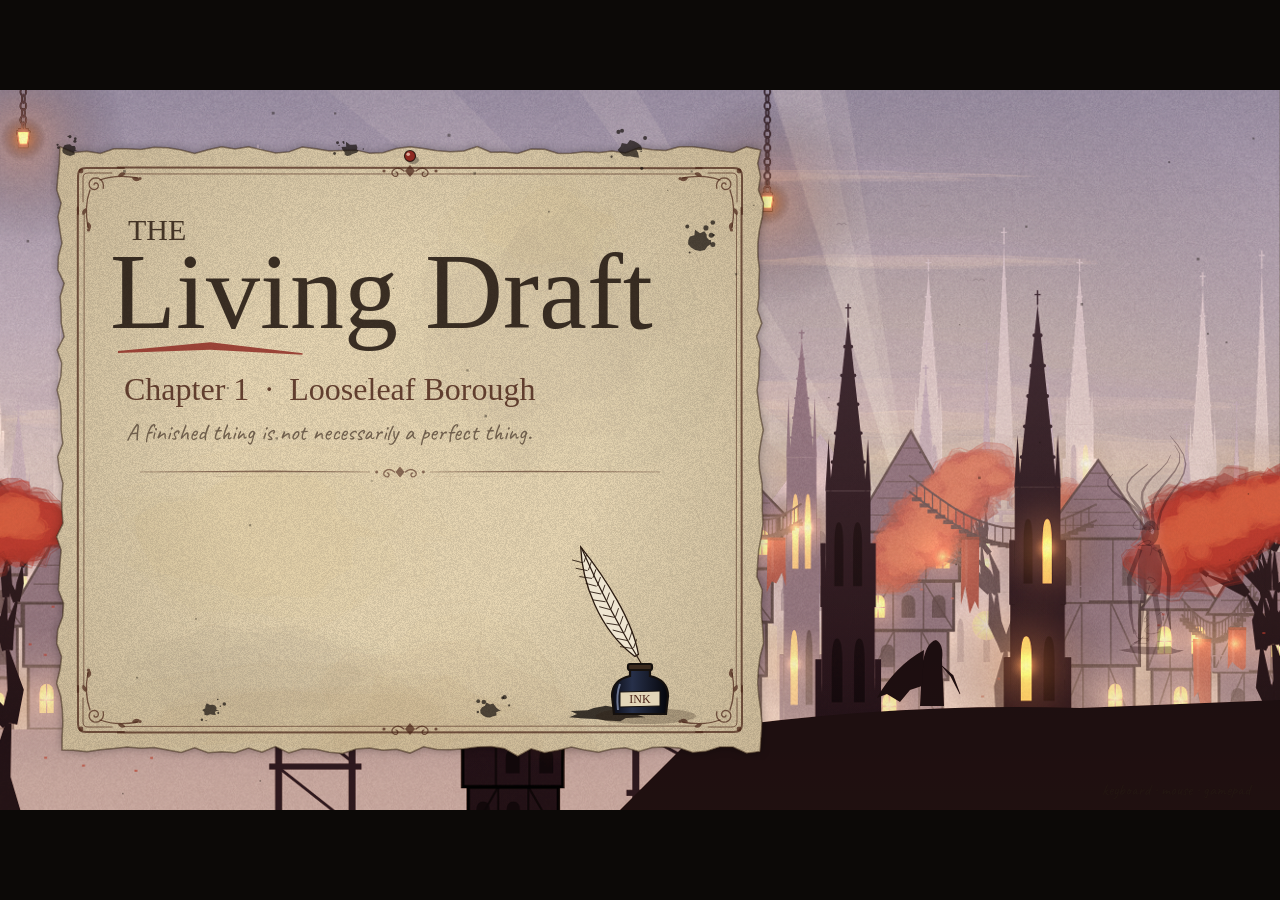
==== index.html @ 30f16b9b "first commit" ====
<!doctype html>
<html lang="en">
<head>
<meta charset="utf-8">
<title>The Living Draft — Chapter 1: Looseleaf Borough</title>
<meta name="viewport" content="width=device-width,initial-scale=1,user-scalable=no">
<link rel="preconnect" href="https://fonts.googleapis.com">
<link rel="preconnect" href="https://fonts.gstatic.com" crossorigin>
<link href="https://fonts.googleapis.com/css2?family=Caveat:wght@400;600;700&family=IM+Fell+English+SC&family=IM+Fell+English:ital@0;1&display=swap" rel="stylesheet">
<link rel="stylesheet" href="css/style.css">
</head>
<body>
<canvas id="game" tabindex="0"></canvas>
<div id="boot">opening the book…</div>

<!-- core -->
<script src="js/core/util.js"></script>
<script src="assets/manifest.js"></script>
<script src="js/core/input.js"></script>
<script src="js/core/audio.js"></script>
<script src="js/core/art.js"></script>
<script src="js/core/assets.js"></script>
<!-- data (all gameplay tuning lives here) -->
<script src="js/data/config.js"></script>
<script src="js/data/dialogue.js"></script>
<script src="js/data/rooms.js"></script>
<!-- systems -->
<script src="js/systems/particles.js"></script>
<script src="js/systems/camera.js"></script>
<script src="js/systems/save.js"></script>
<script src="js/systems/progress.js"></script>
<script src="js/systems/backgrounds.js"></script>
<script src="js/systems/prop-art.js"></script>
<script src="js/systems/world.js"></script>
<script src="js/systems/combat.js"></script>
<!-- entities -->
<script src="js/entities/player.js"></script>
<script src="js/entities/enemies.js"></script>
<script src="js/entities/bosses.js"></script>
<script src="js/entities/creature-art.js"></script>
<script src="js/entities/interactables.js"></script>
<script src="js/entities/character-art.js"></script>
<script src="js/entities/object-art.js"></script>
<!-- ui -->
<script src="js/ui/ui-kit.js"></script>
<script src="js/ui/hud.js"></script>
<script src="js/ui/dialogue.js"></script>
<script src="js/ui/drawing.js"></script>
<script src="js/ui/station.js"></script>
<script src="js/ui/map.js"></script>
<script src="js/ui/menus.js"></script>
<!-- flow -->
<script src="js/systems/cutscene.js"></script>
<script src="js/game.js"></script>
</body>
</html>
---- css/style.css ----
html, body {
  margin: 0;
  height: 100%;
  background: #0c0907;
  overflow: hidden;
}
#game {
  position: fixed;
  inset: 0;
  width: 100vw;
  height: 100vh;
  display: block;
  outline: none;
  touch-action: none;
}
#boot {
  position: fixed;
  inset: 0;
  display: flex;
  align-items: center;
  justify-content: center;
  color: #cdbd9c;
  font: italic 22px "IM Fell English", Georgia, serif;
  pointer-events: none;
  transition: opacity .6s;
}
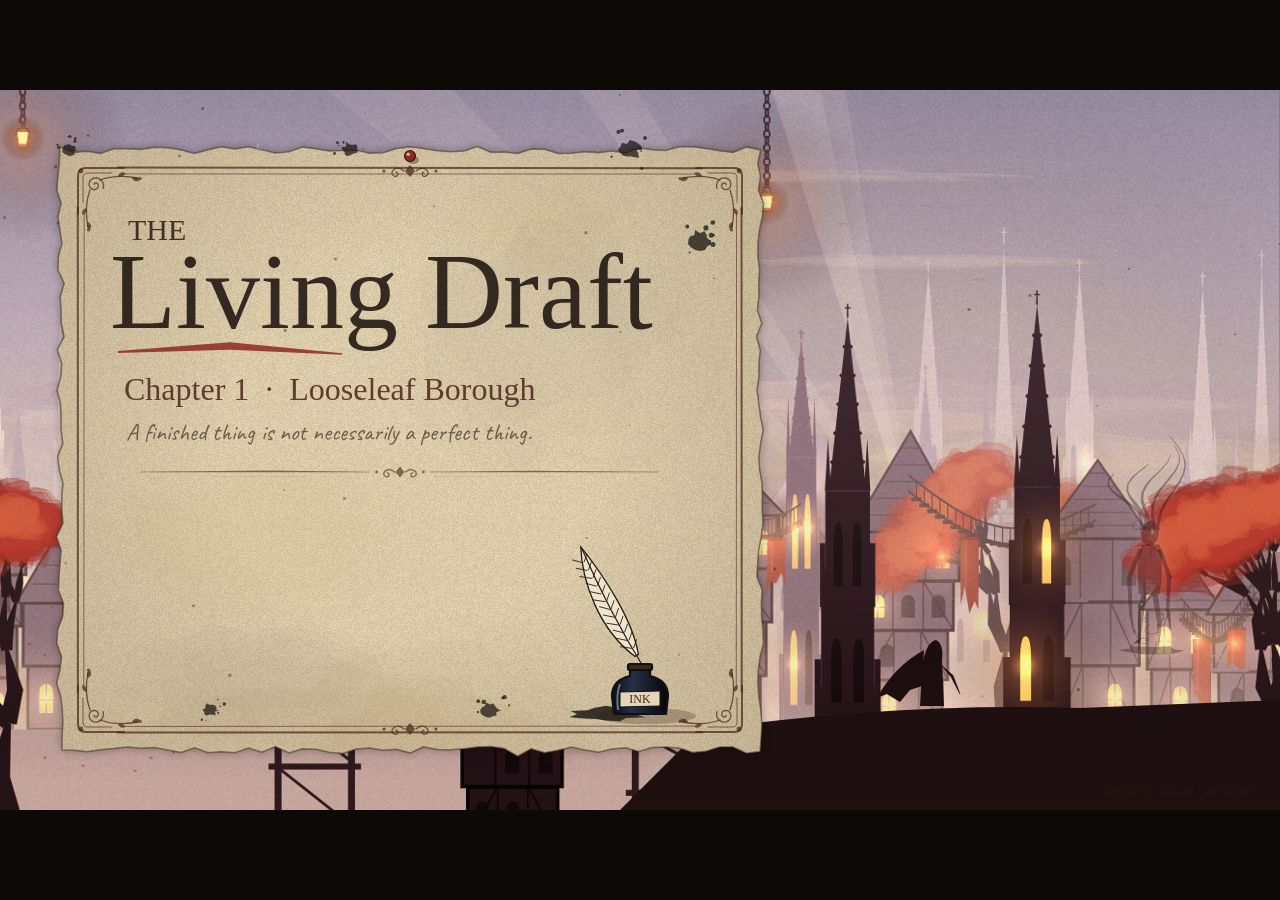
==== commit 2966fe26: "Add files via upload" ====
--- a/index.html
+++ b/index.html
@@ -1,56 +1,62 @@
-<!doctype html>
-<html lang="en">
-<head>
-<meta charset="utf-8">
-<title>The Living Draft — Chapter 1: Looseleaf Borough</title>
-<meta name="viewport" content="width=device-width,initial-scale=1,user-scalable=no">
-<link rel="preconnect" href="https://fonts.googleapis.com">
-<link rel="preconnect" href="https://fonts.gstatic.com" crossorigin>
-<link href="https://fonts.googleapis.com/css2?family=Caveat:wght@400;600;700&family=IM+Fell+English+SC&family=IM+Fell+English:ital@0;1&display=swap" rel="stylesheet">
-<link rel="stylesheet" href="css/style.css">
-</head>
-<body>
-<canvas id="game" tabindex="0"></canvas>
-<div id="boot">opening the book…</div>
-
-<!-- core -->
-<script src="js/core/util.js"></script>
-<script src="assets/manifest.js"></script>
-<script src="js/core/input.js"></script>
-<script src="js/core/audio.js"></script>
-<script src="js/core/art.js"></script>
-<script src="js/core/assets.js"></script>
-<!-- data (all gameplay tuning lives here) -->
-<script src="js/data/config.js"></script>
-<script src="js/data/dialogue.js"></script>
-<script src="js/data/rooms.js"></script>
-<!-- systems -->
-<script src="js/systems/particles.js"></script>
-<script src="js/systems/camera.js"></script>
-<script src="js/systems/save.js"></script>
-<script src="js/systems/progress.js"></script>
-<script src="js/systems/backgrounds.js"></script>
-<script src="js/systems/prop-art.js"></script>
-<script src="js/systems/world.js"></script>
-<script src="js/systems/combat.js"></script>
-<!-- entities -->
-<script src="js/entities/player.js"></script>
-<script src="js/entities/enemies.js"></script>
-<script src="js/entities/bosses.js"></script>
-<script src="js/entities/creature-art.js"></script>
-<script src="js/entities/interactables.js"></script>
-<script src="js/entities/character-art.js"></script>
-<script src="js/entities/object-art.js"></script>
-<!-- ui -->
-<script src="js/ui/ui-kit.js"></script>
-<script src="js/ui/hud.js"></script>
-<script src="js/ui/dialogue.js"></script>
-<script src="js/ui/drawing.js"></script>
-<script src="js/ui/station.js"></script>
-<script src="js/ui/map.js"></script>
-<script src="js/ui/menus.js"></script>
-<!-- flow -->
-<script src="js/systems/cutscene.js"></script>
-<script src="js/game.js"></script>
-</body>
-</html>
+<!doctype html>
+<html lang="en">
+<head>
+<meta charset="utf-8">
+<title>The Living Draft — Chapter 1: Looseleaf Borough</title>
+<meta name="viewport" content="width=device-width,initial-scale=1,user-scalable=no">
+<link rel="preconnect" href="https://fonts.googleapis.com">
+<link rel="preconnect" href="https://fonts.gstatic.com" crossorigin>
+<link href="https://fonts.googleapis.com/css2?family=Caveat:wght@400;600;700&family=IM+Fell+English+SC&family=IM+Fell+English:ital@0;1&display=swap" rel="stylesheet">
+<link rel="stylesheet" href="css/style.css">
+</head>
+<body>
+<canvas id="game" tabindex="0"></canvas>
+<div id="boot">opening the book…</div>
+
+<!-- core -->
+<script src="js/core/util.js"></script>
+<script src="assets/manifest.js"></script>
+<script src="js/core/input.js"></script>
+<script src="js/core/audio.js"></script>
+<script src="js/core/art.js"></script>
+<script src="js/core/assets.js"></script>
+<!-- data (all gameplay tuning lives here) -->
+<script src="js/data/config.js"></script>
+<script src="js/data/dialogue.js"></script>
+<script src="js/data/rooms.js"></script>
+<!-- systems -->
+<script src="js/systems/particles.js"></script>
+<script src="js/systems/camera.js"></script>
+<script src="js/systems/cinema.js"></script>
+<script src="js/systems/telemetry.js"></script>
+<script src="js/systems/save.js"></script>
+<script src="js/systems/progress.js"></script>
+<script src="js/systems/backgrounds.js"></script>
+<script src="js/systems/prop-art.js"></script>
+<script src="js/systems/world.js"></script>
+<script src="js/systems/combat.js"></script>
+<!-- entities -->
+<script src="js/entities/player.js"></script>
+<script src="js/entities/enemies.js"></script>
+<script src="js/entities/bosses.js"></script>
+<script src="js/entities/creature-art.js"></script>
+<script src="js/entities/interactables.js"></script>
+<script src="js/entities/character-art.js"></script>
+<script src="js/entities/object-art.js"></script>
+<script src="js/systems/loadout.js"></script>
+<!-- ui -->
+<script src="js/ui/ui-kit.js"></script>
+<script src="js/ui/hud.js"></script>
+<script src="js/ui/dialogue.js"></script>
+<script src="js/ui/drawing.js"></script>
+<script src="js/ui/station.js"></script>
+<script src="js/ui/map.js"></script>
+<script src="js/ui/menus.js"></script>
+<script src="js/ui/prologue.js"></script>
+<!-- flow -->
+<script src="js/systems/cutscene.js"></script>
+<script src="js/game.js"></script>
+<!-- dev: automated playtest harness, only with ?playtest in the URL -->
+<script>if (/[?&]playtest/.test(location.search)) document.write('<script src="tools/playtest.js"><\/script>');</script>
+</body>
+</html>
